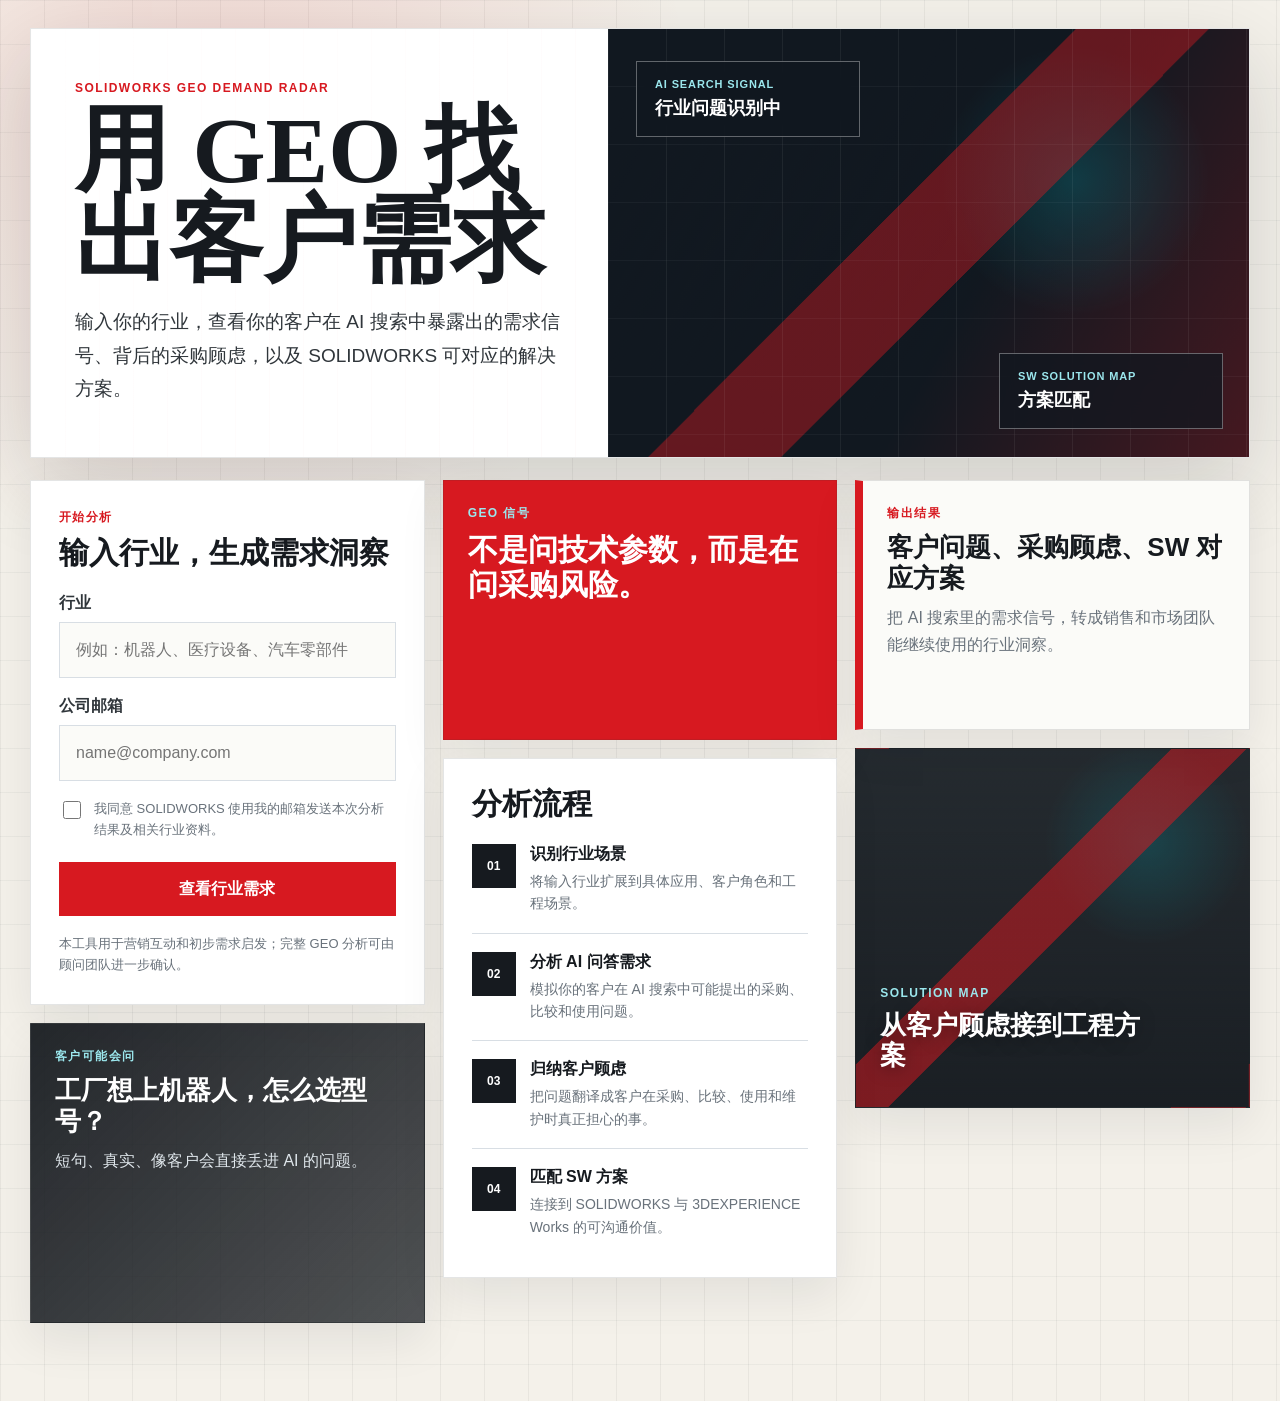
==== index.html @ 3cff3b0a "Deploy SOLIDWORKS GEO demand radar preview" ====
<!doctype html>
<html lang="zh-CN">
  <head>
    <meta charset="utf-8" />
    <meta name="viewport" content="width=device-width, initial-scale=1" />
    <title>用 GEO 找出客户需求 | SOLIDWORKS</title>
    <link rel="stylesheet" href="styles.css" />
  </head>
  <body>
    <main class="page-shell">
      <section class="hero-panel">
        <div class="hero-copy">
          <p class="brand-kicker">SOLIDWORKS GEO Demand Radar</p>
          <h1>用 GEO 找出客户需求</h1>
          <p class="hero-lede">
            输入你的行业，查看你的客户在 AI 搜索中暴露出的需求信号、背后的采购顾虑，以及 SOLIDWORKS 可对应的解决方案。
          </p>
        </div>
        <div class="engineering-visual" aria-hidden="true">
          <div class="visual-image"></div>
          <div class="signal-card card-a">
            <span>AI Search Signal</span>
            <strong>行业问题识别中</strong>
          </div>
          <div class="signal-card card-b">
            <span>SW Solution Map</span>
            <strong>方案匹配</strong>
          </div>
        </div>
      </section>

      <section class="masonry-board" aria-label="GEO 行业需求分析工具">
        <form class="input-panel masonry-item masonry-large" id="radarForm">
          <div class="panel-heading">
            <p>开始分析</p>
            <h2>输入行业，生成需求洞察</h2>
          </div>

          <label class="field">
            <span>行业</span>
            <input
              id="industry"
              name="industry"
              type="text"
              autocomplete="organization-title"
              placeholder="例如：机器人、医疗设备、汽车零部件"
              required
            />
          </label>

          <label class="field">
            <span>公司邮箱</span>
            <input
              id="email"
              name="email"
              type="email"
              autocomplete="email"
              placeholder="name@company.com"
              required
            />
          </label>

          <label class="consent">
            <input id="consent" name="consent" type="checkbox" required />
            <span>我同意 SOLIDWORKS 使用我的邮箱发送本次分析结果及相关行业资料。</span>
          </label>

          <button class="primary-button" type="submit">
            <span>查看行业需求</span>
          </button>

          <p class="form-note">
            本工具用于营销互动和初步需求启发；完整 GEO 分析可由顾问团队进一步确认。
          </p>
        </form>

        <article class="masonry-item sample-card dark-card">
          <p class="tile-kicker">客户可能会问</p>
          <h2>工厂想上机器人，怎么选型号？</h2>
          <p>短句、真实、像客户会直接丢进 AI 的问题。</p>
        </article>

        <article class="masonry-item sample-card red-card">
          <p class="tile-kicker">GEO 信号</p>
          <h2>不是问技术参数，而是在问采购风险。</h2>
        </article>

        <aside class="method-panel masonry-item masonry-tall">
          <h2>分析流程</h2>
          <ol class="method-list">
            <li>
              <span>01</span>
              <div>
                <strong>识别行业场景</strong>
                <p>将输入行业扩展到具体应用、客户角色和工程场景。</p>
              </div>
            </li>
            <li>
              <span>02</span>
              <div>
                <strong>分析 AI 问答需求</strong>
                <p>模拟你的客户在 AI 搜索中可能提出的采购、比较和使用问题。</p>
              </div>
            </li>
            <li>
              <span>03</span>
              <div>
                <strong>归纳客户顾虑</strong>
                <p>把问题翻译成客户在采购、比较、使用和维护时真正担心的事。</p>
              </div>
            </li>
            <li>
              <span>04</span>
              <div>
                <strong>匹配 SW 方案</strong>
                <p>连接到 SOLIDWORKS 与 3DEXPERIENCE Works 的可沟通价值。</p>
              </div>
            </li>
          </ol>
        </aside>

        <article class="masonry-item sample-card outline-card">
          <p class="tile-kicker">输出结果</p>
          <h2>客户问题、采购顾虑、SW 对应方案</h2>
          <p>把 AI 搜索里的需求信号，转成销售和市场团队能继续使用的行业洞察。</p>
        </article>

        <article class="masonry-item sample-card image-card">
          <div>
            <p class="tile-kicker">Solution Map</p>
            <h2>从客户顾虑接到工程方案</h2>
          </div>
        </article>
      </section>

      <section class="progress-panel hidden" id="progressPanel" aria-live="polite">
        <div class="progress-copy">
          <p>GEO 需求雷达运行中</p>
          <h2 id="progressTitle">识别行业场景</h2>
        </div>
        <div class="progress-track">
          <div class="progress-bar" id="progressBar"></div>
        </div>
        <div class="progress-steps" id="progressSteps">
          <span class="active">识别行业场景</span>
          <span>分析 AI 问答需求</span>
          <span>归纳客户顾虑</span>
          <span>匹配 SOLIDWORKS 方案</span>
        </div>
      </section>

      <section class="result-panel hidden" id="resultPanel">
        <div class="result-heading">
          <p>GEO 需求分析结果</p>
          <h2 id="resultHeadline">你的客户在 AI 搜索中暴露出的需求信号</h2>
          <span id="resultSource" class="source-pill">行业库匹配</span>
        </div>
        <p class="result-summary" id="resultSummary"></p>
        <div class="signal-list masonry-results" id="signalList"></div>
        <div class="solution-strip solution-masonry" id="solutionStrip"></div>
        <div class="result-cta">
          <div>
            <strong id="ctaText">获取完整行业 GEO 需求分析</strong>
            <p>销售或市场团队可以基于这份结果继续制作行业邮件、白皮书、客户案例和预约话术。</p>
          </div>
          <a class="secondary-button" href="mailto:?subject=SOLIDWORKS GEO行业需求分析">转发给团队</a>
        </div>
      </section>
    </main>

    <script src="app.js"></script>
  </body>
</html>
---- styles.css ----
:root {
  --sw-red: #d71920;
  --deep-red: #a70f15;
  --ink: #161a1f;
  --graphite: #30363b;
  --line: #d8dee4;
  --paper: #f4f1ea;
  --white: #ffffff;
  --cyan: #00a7b5;
  --steel: #69727b;
  --soft-red: #fff0f0;
  --shadow: 0 28px 80px rgba(16, 24, 32, 0.16);
}

* {
  box-sizing: border-box;
}

body {
  margin: 0;
  color: var(--ink);
  font-family: "Aptos", "Segoe UI", "PingFang SC", "Microsoft YaHei", sans-serif;
  background:
    radial-gradient(circle at 18% 8%, rgba(215, 25, 32, 0.12), transparent 28%),
    linear-gradient(90deg, rgba(22, 26, 31, 0.055) 0 1px, transparent 1px 100%),
    linear-gradient(180deg, rgba(22, 26, 31, 0.045) 0 1px, transparent 1px 100%),
    var(--paper);
  background-size: auto, 44px 44px, 44px 44px, auto;
}

button,
input,
textarea {
  font: inherit;
}

.page-shell {
  width: min(1220px, calc(100% - 32px));
  margin: 0 auto;
  padding: 28px 0 60px;
}

.hero-panel {
  min-height: 430px;
  display: grid;
  grid-template-columns: minmax(0, 0.9fr) minmax(380px, 1fr);
  gap: 0;
  align-items: stretch;
  background: var(--white);
  border: 1px solid rgba(48, 54, 59, 0.13);
  box-shadow: var(--shadow);
  overflow: hidden;
}

.hero-copy {
  display: flex;
  flex-direction: column;
  justify-content: center;
  padding: 44px;
  background:
    linear-gradient(135deg, rgba(255, 255, 255, 0.94), rgba(255, 255, 255, 0.78)),
    linear-gradient(90deg, rgba(215, 25, 32, 0.08) 0 1px, transparent 1px 100%);
  background-size: auto, 34px 34px;
}

.brand-kicker,
.panel-heading p,
.progress-copy p,
.result-heading p,
.tile-kicker {
  margin: 0 0 10px;
  color: var(--sw-red);
  font-size: 12px;
  font-weight: 900;
  letter-spacing: 0.12em;
  text-transform: uppercase;
}

h1,
h2,
h3,
p {
  margin-top: 0;
}

h1 {
  max-width: 620px;
  margin-bottom: 20px;
  font-family: Georgia, "Times New Roman", "Songti SC", serif;
  font-size: clamp(48px, 8vw, 94px);
  line-height: 0.96;
  letter-spacing: 0;
}

.hero-lede {
  max-width: 620px;
  margin-bottom: 0;
  color: var(--graphite);
  font-size: 19px;
  line-height: 1.75;
}

.engineering-visual {
  position: relative;
  min-height: 410px;
  overflow: hidden;
  background: #111820;
  isolation: isolate;
}

.visual-image {
  position: absolute;
  inset: 0;
  background:
    linear-gradient(135deg, transparent 0 44%, rgba(215, 25, 32, 0.42) 44% 56%, transparent 56% 100%),
    radial-gradient(circle at 72% 36%, rgba(0, 167, 181, 0.24), transparent 24%),
    linear-gradient(120deg, rgba(17, 24, 32, 0.72), rgba(17, 24, 32, 0.08) 58%, rgba(215, 25, 32, 0.28)),
    url("https://www.solidworks.com/sites/default/filesd10/styles/webp/public/2025-06/solidworks-design-domain-hero-1.jpg.webp?itok=7c1pbNiF"),
    #111820;
  background-size: cover;
  background-position: center;
  transform: scale(1.04);
}

.engineering-visual::after {
  content: "";
  position: absolute;
  inset: 0;
  background:
    linear-gradient(90deg, rgba(255, 255, 255, 0.16) 1px, transparent 1px),
    linear-gradient(0deg, rgba(255, 255, 255, 0.1) 1px, transparent 1px);
  background-size: 58px 58px;
  mix-blend-mode: screen;
  opacity: 0.35;
}

.signal-card {
  position: absolute;
  z-index: 2;
  width: 224px;
  padding: 16px 18px;
  color: var(--white);
  border: 1px solid rgba(255, 255, 255, 0.34);
  background: rgba(17, 24, 32, 0.74);
  backdrop-filter: blur(14px);
}

.signal-card span {
  display: block;
  margin-bottom: 6px;
  color: #9be7ed;
  font-size: 11px;
  font-weight: 900;
  letter-spacing: 0.08em;
  text-transform: uppercase;
}

.signal-card strong {
  font-size: 18px;
}

.card-a {
  top: 32px;
  left: 28px;
}

.card-b {
  right: 26px;
  bottom: 28px;
}

.masonry-board {
  column-count: 3;
  column-gap: 18px;
  margin-top: 22px;
}

.masonry-item {
  display: inline-block;
  width: 100%;
  margin: 0 0 18px;
  break-inside: avoid;
  border: 1px solid rgba(48, 54, 59, 0.13);
  background: var(--white);
  box-shadow: 0 18px 44px rgba(16, 24, 32, 0.08);
  vertical-align: top;
}

.input-panel {
  padding: 28px;
}

.masonry-large {
  min-height: 500px;
}

.masonry-tall {
  min-height: 520px;
}

.panel-heading h2,
.method-panel h2,
.progress-copy h2,
.result-heading h2 {
  margin-bottom: 22px;
  font-size: 30px;
  line-height: 1.16;
}

.field {
  display: block;
  margin-bottom: 18px;
}

.field span {
  display: block;
  margin-bottom: 8px;
  color: var(--graphite);
  font-weight: 900;
}

.field input {
  width: 100%;
  min-height: 56px;
  padding: 0 16px;
  border: 1px solid var(--line);
  border-radius: 0;
  background: #fbfbf8;
  color: var(--ink);
  outline: none;
  transition: border-color 160ms ease, box-shadow 160ms ease;
}

.field input:focus {
  border-color: var(--sw-red);
  box-shadow: 0 0 0 4px rgba(215, 25, 32, 0.1);
}

.consent {
  display: flex;
  gap: 10px;
  align-items: flex-start;
  margin: 8px 0 22px;
  color: var(--steel);
  font-size: 13px;
  line-height: 1.6;
}

.consent input {
  width: 18px;
  height: 18px;
  margin-top: 2px;
  accent-color: var(--sw-red);
  flex: 0 0 auto;
}

.primary-button,
.secondary-button {
  display: inline-flex;
  min-height: 54px;
  align-items: center;
  justify-content: center;
  padding: 0 22px;
  border: 0;
  background: var(--sw-red);
  color: var(--white);
  text-decoration: none;
  font-weight: 900;
  cursor: pointer;
  transition: transform 160ms ease, background 160ms ease;
}

.primary-button {
  width: 100%;
}

.primary-button:hover,
.secondary-button:hover {
  transform: translateY(-1px);
  background: var(--deep-red);
}

.form-note {
  margin: 18px 0 0;
  color: var(--steel);
  font-size: 13px;
  line-height: 1.6;
}

.method-panel {
  padding: 28px;
}

.method-list {
  display: grid;
  gap: 18px;
  margin: 0;
  padding: 0;
  list-style: none;
}

.method-list li {
  display: grid;
  grid-template-columns: 44px 1fr;
  gap: 14px;
  padding-bottom: 18px;
  border-bottom: 1px solid var(--line);
}

.method-list li:last-child {
  padding-bottom: 0;
  border-bottom: 0;
}

.method-list span {
  display: flex;
  width: 44px;
  height: 44px;
  align-items: center;
  justify-content: center;
  background: var(--ink);
  color: var(--white);
  font-size: 12px;
  font-weight: 900;
}

.method-list strong {
  display: block;
  margin-bottom: 5px;
}

.method-list p {
  margin: 0;
  color: var(--steel);
  font-size: 14px;
  line-height: 1.6;
}

.sample-card {
  padding: 24px;
  min-height: 220px;
}

.sample-card h2 {
  margin-bottom: 12px;
  font-size: 26px;
  line-height: 1.18;
}

.sample-card p:last-child {
  margin-bottom: 0;
  color: var(--steel);
  line-height: 1.65;
}

.dark-card {
  min-height: 300px;
  background:
    linear-gradient(135deg, rgba(22, 26, 31, 0.94), rgba(22, 26, 31, 0.74)),
    linear-gradient(90deg, rgba(255, 255, 255, 0.08) 1px, transparent 1px);
  background-size: auto, 28px 28px;
  color: var(--white);
}

.dark-card p:last-child {
  color: #dfe6eb;
}

.red-card {
  min-height: 260px;
  background: var(--sw-red);
  color: var(--white);
}

.red-card .tile-kicker,
.dark-card .tile-kicker,
.image-card .tile-kicker {
  color: #9be7ed;
}

.red-card h2 {
  font-size: 30px;
}

.outline-card {
  min-height: 250px;
  background: #fbfbf8;
  border-left: 8px solid var(--sw-red);
}

.image-card {
  min-height: 360px;
  display: flex;
  align-items: flex-end;
  overflow: hidden;
  color: var(--white);
  background:
    linear-gradient(135deg, transparent 0 42%, rgba(215, 25, 32, 0.52) 42% 52%, transparent 52% 100%),
    radial-gradient(circle at 74% 26%, rgba(0, 167, 181, 0.22), transparent 26%),
    linear-gradient(180deg, rgba(22, 26, 31, 0.04), rgba(22, 26, 31, 0.72)),
    url("https://www.solidworks.com/sites/default/filesd10/styles/webp/public/migration/2022-12/solidworks-customer-stories-hero.jpg.webp?itok=__D_c7-j"),
    #252b30;
  background-size: cover;
  background-position: center;
}

.image-card h2 {
  max-width: 260px;
  text-shadow: 0 2px 18px rgba(0, 0, 0, 0.36);
}

.progress-panel,
.result-panel {
  margin-top: 24px;
  padding: 28px;
  background: var(--white);
  border: 1px solid rgba(48, 54, 59, 0.13);
  box-shadow: 0 18px 44px rgba(16, 24, 32, 0.08);
}

.progress-track {
  height: 12px;
  overflow: hidden;
  background: #e7eaed;
}

.progress-bar {
  width: 0%;
  height: 100%;
  background: linear-gradient(90deg, var(--sw-red), var(--cyan));
  transition: width 460ms ease;
}

.progress-steps {
  display: grid;
  grid-template-columns: repeat(4, 1fr);
  gap: 10px;
  margin-top: 14px;
  color: var(--steel);
  font-size: 13px;
}

.progress-steps span.active {
  color: var(--sw-red);
  font-weight: 900;
}

.result-heading {
  position: relative;
}

.source-pill {
  display: inline-flex;
  margin-bottom: 14px;
  padding: 6px 10px;
  background: #edf8f9;
  color: #02747d;
  font-size: 12px;
  font-weight: 900;
}

.result-summary {
  max-width: 900px;
  color: var(--graphite);
  font-size: 17px;
  line-height: 1.75;
}

.masonry-results {
  column-count: 2;
  column-gap: 18px;
  margin-top: 22px;
}

.signal-item {
  display: inline-block;
  width: 100%;
  margin: 0 0 18px;
  padding: 24px;
  break-inside: avoid;
  border: 1px solid var(--line);
  background: #fbfbf8;
  vertical-align: top;
}

.signal-item:nth-child(2) {
  padding-bottom: 48px;
  background: var(--soft-red);
}

.signal-item:nth-child(3) {
  padding-top: 36px;
}

.signal-index {
  display: flex;
  width: 54px;
  height: 54px;
  align-items: center;
  justify-content: center;
  margin-bottom: 18px;
  background: var(--sw-red);
  color: var(--white);
  font-weight: 900;
}

.signal-item h3 {
  margin: 0 0 18px;
  font-size: 26px;
  line-height: 1.22;
}

.signal-item dl {
  display: grid;
  gap: 14px;
  margin: 0;
}

.signal-item dt {
  color: var(--sw-red);
  font-size: 13px;
  font-weight: 900;
}

.signal-item dd {
  margin: 0;
  color: var(--graphite);
  line-height: 1.68;
}

.solution-masonry {
  column-count: 3;
  column-gap: 14px;
  margin-top: 22px;
}

.solution-item {
  display: inline-block;
  width: 100%;
  margin: 0 0 14px;
  padding: 22px;
  break-inside: avoid;
  background: var(--ink);
  color: var(--white);
}

.solution-item:nth-child(2) {
  padding-bottom: 42px;
  background: #26313a;
}

.solution-item h3 {
  margin: 0 0 10px;
  color: #9be7ed;
  font-size: 17px;
}

.solution-item p {
  margin: 0;
  color: #e2e8ed;
  line-height: 1.65;
}

.result-cta {
  display: flex;
  gap: 20px;
  align-items: center;
  justify-content: space-between;
  margin-top: 24px;
  padding: 24px;
  background: #f1f3f4;
  border-left: 8px solid var(--sw-red);
}

.result-cta strong {
  display: block;
  margin-bottom: 6px;
  font-size: 20px;
}

.result-cta p {
  margin: 0;
  color: var(--steel);
  line-height: 1.6;
}

.hidden {
  display: none;
}

@media (max-width: 980px) {
  .page-shell {
    width: min(100% - 20px, 720px);
    padding-top: 10px;
  }

  .hero-panel {
    grid-template-columns: 1fr;
  }

  .hero-copy {
    padding: 28px;
  }

  .engineering-visual {
    min-height: 280px;
  }

  .masonry-board,
  .masonry-results,
  .solution-masonry {
    column-count: 1;
  }

  .progress-steps {
    grid-template-columns: 1fr;
  }

  .result-cta {
    align-items: stretch;
    flex-direction: column;
  }
}
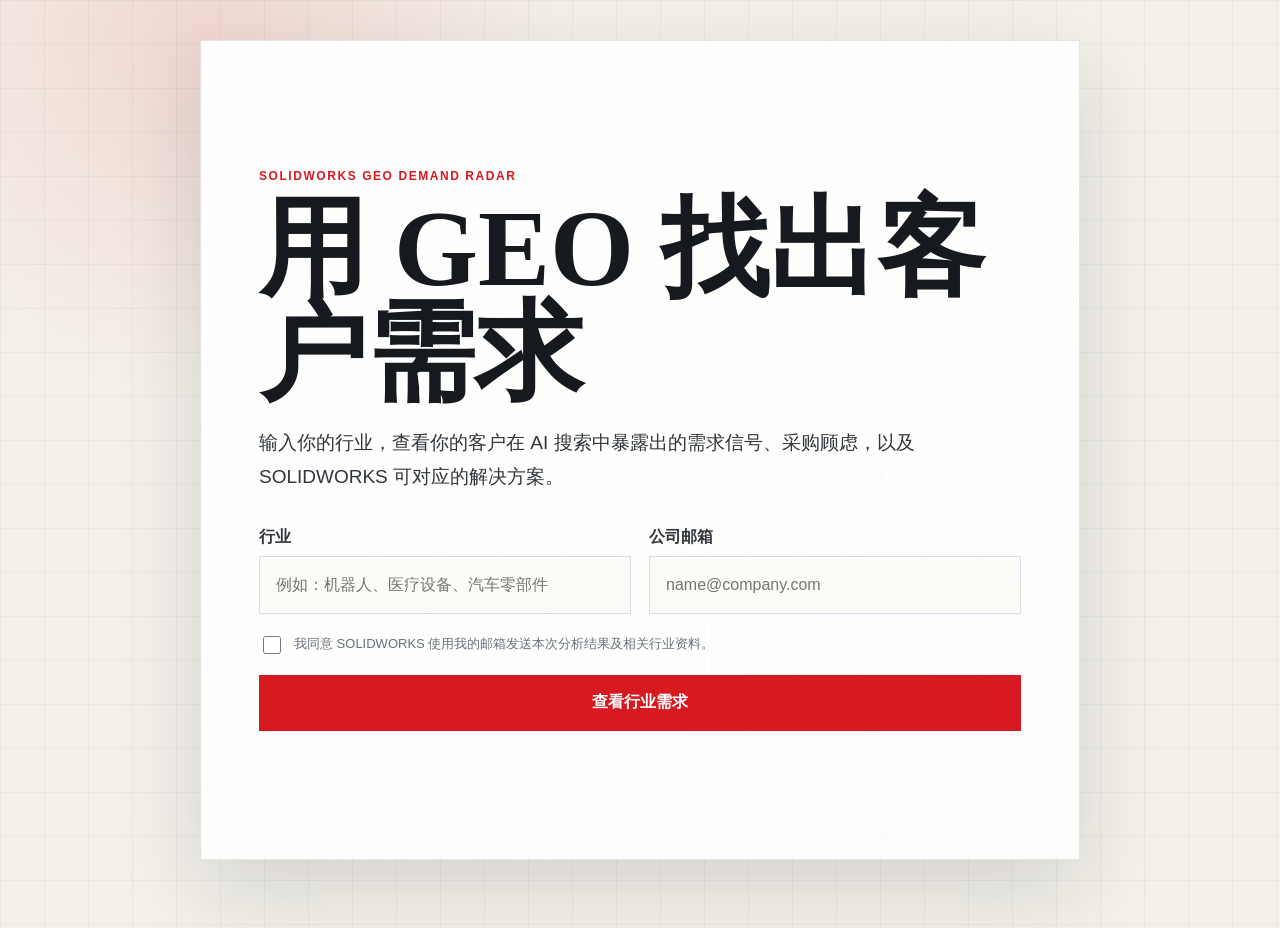
==== commit 34716fce: "Simplify landing page first screen" ====
--- a/index.html
+++ b/index.html
@@ -8,34 +8,14 @@
   </head>
   <body>
     <main class="page-shell">
-      <section class="hero-panel">
-        <div class="hero-copy">
-          <p class="brand-kicker">SOLIDWORKS GEO Demand Radar</p>
-          <h1>用 GEO 找出客户需求</h1>
-          <p class="hero-lede">
-            输入你的行业，查看你的客户在 AI 搜索中暴露出的需求信号、背后的采购顾虑，以及 SOLIDWORKS 可对应的解决方案。
-          </p>
-        </div>
-        <div class="engineering-visual" aria-hidden="true">
-          <div class="visual-image"></div>
-          <div class="signal-card card-a">
-            <span>AI Search Signal</span>
-            <strong>行业问题识别中</strong>
-          </div>
-          <div class="signal-card card-b">
-            <span>SW Solution Map</span>
-            <strong>方案匹配</strong>
-          </div>
-        </div>
-      </section>
+      <section class="landing-hero">
+        <p class="brand-kicker">SOLIDWORKS GEO Demand Radar</p>
+        <h1>用 GEO 找出客户需求</h1>
+        <p class="hero-lede">
+          输入你的行业，查看你的客户在 AI 搜索中暴露出的需求信号、采购顾虑，以及 SOLIDWORKS 可对应的解决方案。
+        </p>
 
-      <section class="masonry-board" aria-label="GEO 行业需求分析工具">
-        <form class="input-panel masonry-item masonry-large" id="radarForm">
-          <div class="panel-heading">
-            <p>开始分析</p>
-            <h2>输入行业，生成需求洞察</h2>
-          </div>
-
+        <form class="input-panel" id="radarForm">
           <label class="field">
             <span>行业</span>
             <input
@@ -68,69 +48,7 @@
           <button class="primary-button" type="submit">
             <span>查看行业需求</span>
           </button>
-
-          <p class="form-note">
-            本工具用于营销互动和初步需求启发；完整 GEO 分析可由顾问团队进一步确认。
-          </p>
         </form>
-
-        <article class="masonry-item sample-card dark-card">
-          <p class="tile-kicker">客户可能会问</p>
-          <h2>工厂想上机器人，怎么选型号？</h2>
-          <p>短句、真实、像客户会直接丢进 AI 的问题。</p>
-        </article>
-
-        <article class="masonry-item sample-card red-card">
-          <p class="tile-kicker">GEO 信号</p>
-          <h2>不是问技术参数，而是在问采购风险。</h2>
-        </article>
-
-        <aside class="method-panel masonry-item masonry-tall">
-          <h2>分析流程</h2>
-          <ol class="method-list">
-            <li>
-              <span>01</span>
-              <div>
-                <strong>识别行业场景</strong>
-                <p>将输入行业扩展到具体应用、客户角色和工程场景。</p>
-              </div>
-            </li>
-            <li>
-              <span>02</span>
-              <div>
-                <strong>分析 AI 问答需求</strong>
-                <p>模拟你的客户在 AI 搜索中可能提出的采购、比较和使用问题。</p>
-              </div>
-            </li>
-            <li>
-              <span>03</span>
-              <div>
-                <strong>归纳客户顾虑</strong>
-                <p>把问题翻译成客户在采购、比较、使用和维护时真正担心的事。</p>
-              </div>
-            </li>
-            <li>
-              <span>04</span>
-              <div>
-                <strong>匹配 SW 方案</strong>
-                <p>连接到 SOLIDWORKS 与 3DEXPERIENCE Works 的可沟通价值。</p>
-              </div>
-            </li>
-          </ol>
-        </aside>
-
-        <article class="masonry-item sample-card outline-card">
-          <p class="tile-kicker">输出结果</p>
-          <h2>客户问题、采购顾虑、SW 对应方案</h2>
-          <p>把 AI 搜索里的需求信号，转成销售和市场团队能继续使用的行业洞察。</p>
-        </article>
-
-        <article class="masonry-item sample-card image-card">
-          <div>
-            <p class="tile-kicker">Solution Map</p>
-            <h2>从客户顾虑接到工程方案</h2>
-          </div>
-        </article>
       </section>
 
       <section class="progress-panel hidden" id="progressPanel" aria-live="polite">
@@ -156,8 +74,8 @@
           <span id="resultSource" class="source-pill">行业库匹配</span>
         </div>
         <p class="result-summary" id="resultSummary"></p>
-        <div class="signal-list masonry-results" id="signalList"></div>
-        <div class="solution-strip solution-masonry" id="solutionStrip"></div>
+        <div class="signal-list" id="signalList"></div>
+        <div class="solution-strip" id="solutionStrip"></div>
         <div class="result-cta">
           <div>
             <strong id="ctaText">获取完整行业 GEO 需求分析</strong>
--- a/styles.css
+++ b/styles.css
@@ -8,8 +8,7 @@
   --white: #ffffff;
   --cyan: #00a7b5;
   --steel: #69727b;
-  --soft-red: #fff0f0;
-  --shadow: 0 28px 80px rgba(16, 24, 32, 0.16);
+  --shadow: 0 28px 80px rgba(16, 24, 32, 0.14);
 }
 
 * {
@@ -21,58 +20,46 @@
   color: var(--ink);
   font-family: "Aptos", "Segoe UI", "PingFang SC", "Microsoft YaHei", sans-serif;
   background:
-    radial-gradient(circle at 18% 8%, rgba(215, 25, 32, 0.12), transparent 28%),
-    linear-gradient(90deg, rgba(22, 26, 31, 0.055) 0 1px, transparent 1px 100%),
-    linear-gradient(180deg, rgba(22, 26, 31, 0.045) 0 1px, transparent 1px 100%),
+    radial-gradient(circle at 16% 4%, rgba(215, 25, 32, 0.12), transparent 26%),
+    linear-gradient(90deg, rgba(22, 26, 31, 0.052) 0 1px, transparent 1px 100%),
+    linear-gradient(180deg, rgba(22, 26, 31, 0.042) 0 1px, transparent 1px 100%),
     var(--paper);
   background-size: auto, 44px 44px, 44px 44px, auto;
 }
 
 button,
-input,
-textarea {
+input {
   font: inherit;
 }
 
 .page-shell {
-  width: min(1220px, calc(100% - 32px));
+  width: min(880px, calc(100% - 32px));
   margin: 0 auto;
-  padding: 28px 0 60px;
-}
-
-.hero-panel {
-  min-height: 430px;
-  display: grid;
-  grid-template-columns: minmax(0, 0.9fr) minmax(380px, 1fr);
-  gap: 0;
-  align-items: stretch;
-  background: var(--white);
-  border: 1px solid rgba(48, 54, 59, 0.13);
-  box-shadow: var(--shadow);
-  overflow: hidden;
-}
-
-.hero-copy {
+  padding: 40px 0 68px;
+}
+
+.landing-hero {
+  min-height: calc(100vh - 80px);
   display: flex;
   flex-direction: column;
   justify-content: center;
-  padding: 44px;
+  padding: clamp(28px, 6vw, 58px);
   background:
-    linear-gradient(135deg, rgba(255, 255, 255, 0.94), rgba(255, 255, 255, 0.78)),
+    linear-gradient(135deg, rgba(255, 255, 255, 0.97), rgba(255, 255, 255, 0.86)),
     linear-gradient(90deg, rgba(215, 25, 32, 0.08) 0 1px, transparent 1px 100%);
   background-size: auto, 34px 34px;
+  border: 1px solid rgba(48, 54, 59, 0.13);
+  box-shadow: var(--shadow);
 }
 
 .brand-kicker,
-.panel-heading p,
 .progress-copy p,
-.result-heading p,
-.tile-kicker {
-  margin: 0 0 10px;
+.result-heading p {
+  margin: 0 0 14px;
   color: var(--sw-red);
   font-size: 12px;
   font-weight: 900;
-  letter-spacing: 0.12em;
+  letter-spacing: 0.13em;
   text-transform: uppercase;
 }
 
@@ -84,132 +71,31 @@
 }
 
 h1 {
-  max-width: 620px;
-  margin-bottom: 20px;
+  max-width: 760px;
+  margin-bottom: 22px;
   font-family: Georgia, "Times New Roman", "Songti SC", serif;
-  font-size: clamp(48px, 8vw, 94px);
+  font-size: clamp(52px, 10vw, 108px);
   line-height: 0.96;
   letter-spacing: 0;
 }
 
 .hero-lede {
-  max-width: 620px;
-  margin-bottom: 0;
+  max-width: 720px;
+  margin-bottom: 34px;
   color: var(--graphite);
   font-size: 19px;
   line-height: 1.75;
 }
 
-.engineering-visual {
-  position: relative;
-  min-height: 410px;
-  overflow: hidden;
-  background: #111820;
-  isolation: isolate;
-}
-
-.visual-image {
-  position: absolute;
-  inset: 0;
-  background:
-    linear-gradient(135deg, transparent 0 44%, rgba(215, 25, 32, 0.42) 44% 56%, transparent 56% 100%),
-    radial-gradient(circle at 72% 36%, rgba(0, 167, 181, 0.24), transparent 24%),
-    linear-gradient(120deg, rgba(17, 24, 32, 0.72), rgba(17, 24, 32, 0.08) 58%, rgba(215, 25, 32, 0.28)),
-    url("https://www.solidworks.com/sites/default/filesd10/styles/webp/public/2025-06/solidworks-design-domain-hero-1.jpg.webp?itok=7c1pbNiF"),
-    #111820;
-  background-size: cover;
-  background-position: center;
-  transform: scale(1.04);
-}
-
-.engineering-visual::after {
-  content: "";
-  position: absolute;
-  inset: 0;
-  background:
-    linear-gradient(90deg, rgba(255, 255, 255, 0.16) 1px, transparent 1px),
-    linear-gradient(0deg, rgba(255, 255, 255, 0.1) 1px, transparent 1px);
-  background-size: 58px 58px;
-  mix-blend-mode: screen;
-  opacity: 0.35;
-}
-
-.signal-card {
-  position: absolute;
-  z-index: 2;
-  width: 224px;
-  padding: 16px 18px;
-  color: var(--white);
-  border: 1px solid rgba(255, 255, 255, 0.34);
-  background: rgba(17, 24, 32, 0.74);
-  backdrop-filter: blur(14px);
-}
-
-.signal-card span {
-  display: block;
-  margin-bottom: 6px;
-  color: #9be7ed;
-  font-size: 11px;
-  font-weight: 900;
-  letter-spacing: 0.08em;
-  text-transform: uppercase;
-}
-
-.signal-card strong {
-  font-size: 18px;
-}
-
-.card-a {
-  top: 32px;
-  left: 28px;
-}
-
-.card-b {
-  right: 26px;
-  bottom: 28px;
-}
-
-.masonry-board {
-  column-count: 3;
-  column-gap: 18px;
-  margin-top: 22px;
-}
-
-.masonry-item {
-  display: inline-block;
+.input-panel {
+  display: grid;
+  grid-template-columns: minmax(0, 1fr) minmax(0, 1fr);
+  gap: 18px;
   width: 100%;
-  margin: 0 0 18px;
-  break-inside: avoid;
-  border: 1px solid rgba(48, 54, 59, 0.13);
-  background: var(--white);
-  box-shadow: 0 18px 44px rgba(16, 24, 32, 0.08);
-  vertical-align: top;
-}
-
-.input-panel {
-  padding: 28px;
-}
-
-.masonry-large {
-  min-height: 500px;
-}
-
-.masonry-tall {
-  min-height: 520px;
-}
-
-.panel-heading h2,
-.method-panel h2,
-.progress-copy h2,
-.result-heading h2 {
-  margin-bottom: 22px;
-  font-size: 30px;
-  line-height: 1.16;
 }
 
 .field {
   display: block;
-  margin-bottom: 18px;
 }
 
 .field span {
@@ -221,7 +107,7 @@
 
 .field input {
   width: 100%;
-  min-height: 56px;
+  min-height: 58px;
   padding: 0 16px;
   border: 1px solid var(--line);
   border-radius: 0;
@@ -237,10 +123,11 @@
 }
 
 .consent {
+  grid-column: 1 / -1;
   display: flex;
   gap: 10px;
   align-items: flex-start;
-  margin: 8px 0 22px;
+  margin-top: 2px;
   color: var(--steel);
   font-size: 13px;
   line-height: 1.6;
@@ -257,10 +144,10 @@
 .primary-button,
 .secondary-button {
   display: inline-flex;
-  min-height: 54px;
+  min-height: 56px;
   align-items: center;
   justify-content: center;
-  padding: 0 22px;
+  padding: 0 24px;
   border: 0;
   background: var(--sw-red);
   color: var(--white);
@@ -271,6 +158,7 @@
 }
 
 .primary-button {
+  grid-column: 1 / -1;
   width: 100%;
 }
 
@@ -280,142 +168,20 @@
   background: var(--deep-red);
 }
 
-.form-note {
-  margin: 18px 0 0;
-  color: var(--steel);
-  font-size: 13px;
-  line-height: 1.6;
-}
-
-.method-panel {
-  padding: 28px;
-}
-
-.method-list {
-  display: grid;
-  gap: 18px;
-  margin: 0;
-  padding: 0;
-  list-style: none;
-}
-
-.method-list li {
-  display: grid;
-  grid-template-columns: 44px 1fr;
-  gap: 14px;
-  padding-bottom: 18px;
-  border-bottom: 1px solid var(--line);
-}
-
-.method-list li:last-child {
-  padding-bottom: 0;
-  border-bottom: 0;
-}
-
-.method-list span {
-  display: flex;
-  width: 44px;
-  height: 44px;
-  align-items: center;
-  justify-content: center;
-  background: var(--ink);
-  color: var(--white);
-  font-size: 12px;
-  font-weight: 900;
-}
-
-.method-list strong {
-  display: block;
-  margin-bottom: 5px;
-}
-
-.method-list p {
-  margin: 0;
-  color: var(--steel);
-  font-size: 14px;
-  line-height: 1.6;
-}
-
-.sample-card {
-  padding: 24px;
-  min-height: 220px;
-}
-
-.sample-card h2 {
-  margin-bottom: 12px;
-  font-size: 26px;
-  line-height: 1.18;
-}
-
-.sample-card p:last-child {
-  margin-bottom: 0;
-  color: var(--steel);
-  line-height: 1.65;
-}
-
-.dark-card {
-  min-height: 300px;
-  background:
-    linear-gradient(135deg, rgba(22, 26, 31, 0.94), rgba(22, 26, 31, 0.74)),
-    linear-gradient(90deg, rgba(255, 255, 255, 0.08) 1px, transparent 1px);
-  background-size: auto, 28px 28px;
-  color: var(--white);
-}
-
-.dark-card p:last-child {
-  color: #dfe6eb;
-}
-
-.red-card {
-  min-height: 260px;
-  background: var(--sw-red);
-  color: var(--white);
-}
-
-.red-card .tile-kicker,
-.dark-card .tile-kicker,
-.image-card .tile-kicker {
-  color: #9be7ed;
-}
-
-.red-card h2 {
-  font-size: 30px;
-}
-
-.outline-card {
-  min-height: 250px;
-  background: #fbfbf8;
-  border-left: 8px solid var(--sw-red);
-}
-
-.image-card {
-  min-height: 360px;
-  display: flex;
-  align-items: flex-end;
-  overflow: hidden;
-  color: var(--white);
-  background:
-    linear-gradient(135deg, transparent 0 42%, rgba(215, 25, 32, 0.52) 42% 52%, transparent 52% 100%),
-    radial-gradient(circle at 74% 26%, rgba(0, 167, 181, 0.22), transparent 26%),
-    linear-gradient(180deg, rgba(22, 26, 31, 0.04), rgba(22, 26, 31, 0.72)),
-    url("https://www.solidworks.com/sites/default/filesd10/styles/webp/public/migration/2022-12/solidworks-customer-stories-hero.jpg.webp?itok=__D_c7-j"),
-    #252b30;
-  background-size: cover;
-  background-position: center;
-}
-
-.image-card h2 {
-  max-width: 260px;
-  text-shadow: 0 2px 18px rgba(0, 0, 0, 0.36);
-}
-
 .progress-panel,
 .result-panel {
-  margin-top: 24px;
+  margin-top: 22px;
   padding: 28px;
   background: var(--white);
   border: 1px solid rgba(48, 54, 59, 0.13);
   box-shadow: 0 18px 44px rgba(16, 24, 32, 0.08);
+}
+
+.progress-copy h2,
+.result-heading h2 {
+  margin-bottom: 22px;
+  font-size: 30px;
+  line-height: 1.16;
 }
 
 .progress-track {
@@ -443,10 +209,6 @@
 .progress-steps span.active {
   color: var(--sw-red);
   font-weight: 900;
-}
-
-.result-heading {
-  position: relative;
 }
 
 .source-pill {
@@ -460,59 +222,47 @@
 }
 
 .result-summary {
-  max-width: 900px;
+  max-width: 760px;
   color: var(--graphite);
   font-size: 17px;
   line-height: 1.75;
 }
 
-.masonry-results {
-  column-count: 2;
-  column-gap: 18px;
+.signal-list {
+  display: grid;
+  gap: 16px;
   margin-top: 22px;
 }
 
 .signal-item {
-  display: inline-block;
-  width: 100%;
-  margin: 0 0 18px;
-  padding: 24px;
-  break-inside: avoid;
+  display: grid;
+  grid-template-columns: 56px 1fr;
+  gap: 18px;
+  padding: 22px;
   border: 1px solid var(--line);
   background: #fbfbf8;
-  vertical-align: top;
-}
-
-.signal-item:nth-child(2) {
-  padding-bottom: 48px;
-  background: var(--soft-red);
-}
-
-.signal-item:nth-child(3) {
-  padding-top: 36px;
 }
 
 .signal-index {
   display: flex;
-  width: 54px;
-  height: 54px;
+  width: 52px;
+  height: 52px;
   align-items: center;
   justify-content: center;
-  margin-bottom: 18px;
   background: var(--sw-red);
   color: var(--white);
   font-weight: 900;
 }
 
 .signal-item h3 {
-  margin: 0 0 18px;
-  font-size: 26px;
-  line-height: 1.22;
+  margin: 0 0 14px;
+  font-size: 23px;
+  line-height: 1.28;
 }
 
 .signal-item dl {
   display: grid;
-  gap: 14px;
+  gap: 12px;
   margin: 0;
 }
 
@@ -528,25 +278,17 @@
   line-height: 1.68;
 }
 
-.solution-masonry {
-  column-count: 3;
-  column-gap: 14px;
+.solution-strip {
+  display: grid;
+  grid-template-columns: repeat(3, 1fr);
+  gap: 14px;
   margin-top: 22px;
 }
 
 .solution-item {
-  display: inline-block;
-  width: 100%;
-  margin: 0 0 14px;
   padding: 22px;
-  break-inside: avoid;
   background: var(--ink);
   color: var(--white);
-}
-
-.solution-item:nth-child(2) {
-  padding-bottom: 42px;
-  background: #26313a;
 }
 
 .solution-item h3 {
@@ -588,31 +330,32 @@
   display: none;
 }
 
-@media (max-width: 980px) {
+@media (max-width: 760px) {
   .page-shell {
-    width: min(100% - 20px, 720px);
-    padding-top: 10px;
-  }
-
-  .hero-panel {
+    width: min(100% - 20px, 560px);
+    padding: 10px 0 44px;
+  }
+
+  .landing-hero {
+    min-height: auto;
+    padding: 28px;
+  }
+
+  h1 {
+    font-size: clamp(48px, 18vw, 72px);
+  }
+
+  .hero-lede {
+    font-size: 17px;
+  }
+
+  .input-panel,
+  .progress-steps,
+  .solution-strip {
     grid-template-columns: 1fr;
   }
 
-  .hero-copy {
-    padding: 28px;
-  }
-
-  .engineering-visual {
-    min-height: 280px;
-  }
-
-  .masonry-board,
-  .masonry-results,
-  .solution-masonry {
-    column-count: 1;
-  }
-
-  .progress-steps {
+  .signal-item {
     grid-template-columns: 1fr;
   }
 
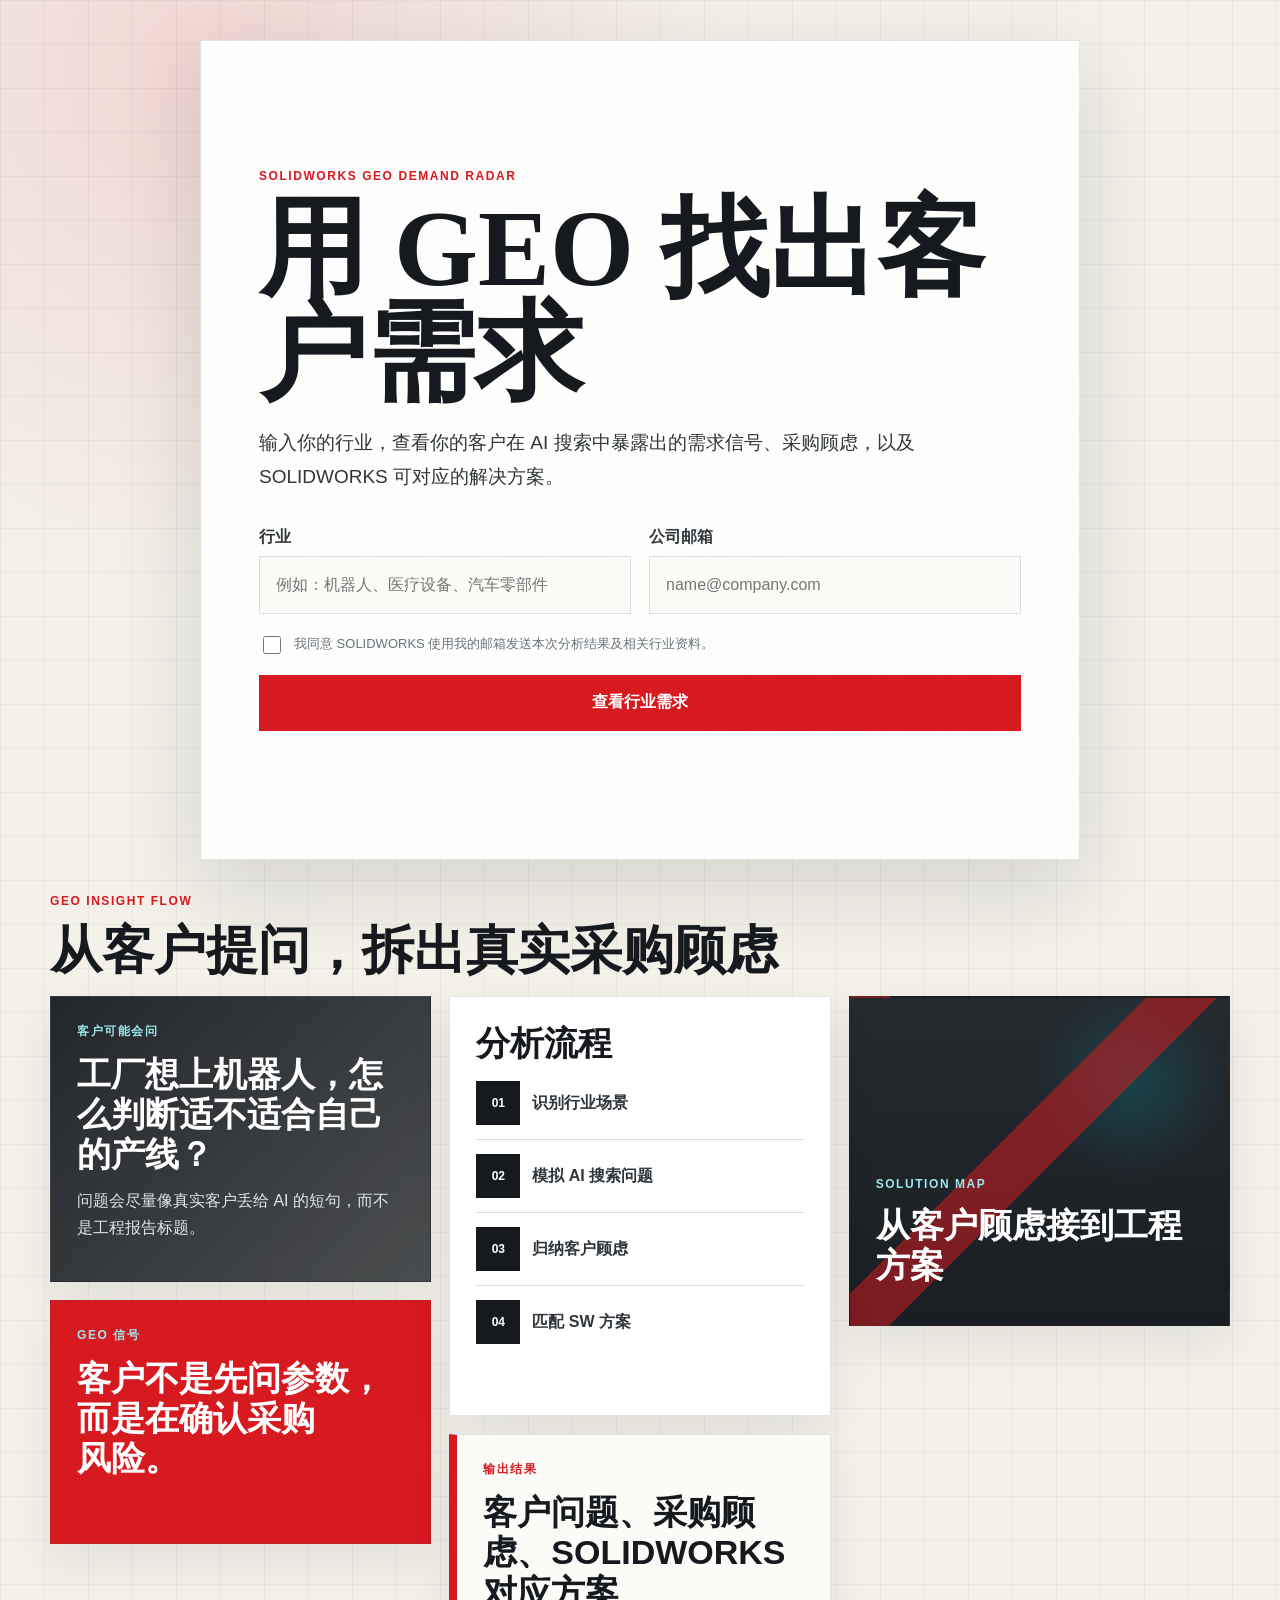
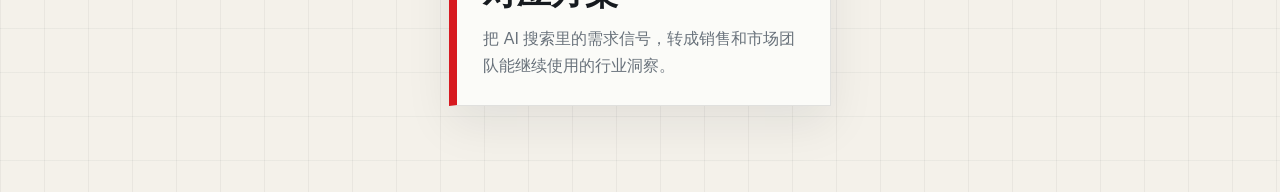
==== commit 17429f5b: "Fix responsive waterfall layout" ====
--- a/index.html
+++ b/index.html
@@ -4,7 +4,7 @@
     <meta charset="utf-8" />
     <meta name="viewport" content="width=device-width, initial-scale=1" />
     <title>用 GEO 找出客户需求 | SOLIDWORKS</title>
-    <link rel="stylesheet" href="styles.css" />
+    <link rel="stylesheet" href="styles.css?v=20260629-3" />
   </head>
   <body>
     <main class="page-shell">
@@ -51,6 +51,49 @@
         </form>
       </section>
 
+      <section class="waterfall-section" aria-label="GEO 需求雷达输出说明">
+        <div class="section-heading">
+          <p class="brand-kicker">GEO insight flow</p>
+          <h2>从客户提问，拆出真实采购顾虑</h2>
+        </div>
+
+        <div class="waterfall-grid">
+          <article class="waterfall-card question-card">
+            <p class="tile-kicker">客户可能会问</p>
+            <h3>工厂想上机器人，怎么判断适不适合自己的产线？</h3>
+            <p>问题会尽量像真实客户丢给 AI 的短句，而不是工程报告标题。</p>
+          </article>
+
+          <article class="waterfall-card red-card">
+            <p class="tile-kicker">GEO 信号</p>
+            <h3>客户不是先问参数，而是在确认采购风险。</h3>
+          </article>
+
+          <article class="waterfall-card method-card">
+            <h3>分析流程</h3>
+            <ol>
+              <li><span>01</span>识别行业场景</li>
+              <li><span>02</span>模拟 AI 搜索问题</li>
+              <li><span>03</span>归纳客户顾虑</li>
+              <li><span>04</span>匹配 SW 方案</li>
+            </ol>
+          </article>
+
+          <article class="waterfall-card outline-card">
+            <p class="tile-kicker">输出结果</p>
+            <h3>客户问题、采购顾虑、SOLIDWORKS 对应方案</h3>
+            <p>把 AI 搜索里的需求信号，转成销售和市场团队能继续使用的行业洞察。</p>
+          </article>
+
+          <article class="waterfall-card visual-card">
+            <div>
+              <p class="tile-kicker">Solution map</p>
+              <h3>从客户顾虑接到工程方案</h3>
+            </div>
+          </article>
+        </div>
+      </section>
+
       <section class="progress-panel hidden" id="progressPanel" aria-live="polite">
         <div class="progress-copy">
           <p>GEO 需求雷达运行中</p>
@@ -86,6 +129,6 @@
       </section>
     </main>
 
-    <script src="app.js"></script>
+    <script src="app.js?v=20260629-3"></script>
   </body>
 </html>
--- a/styles.css
+++ b/styles.css
@@ -8,6 +8,7 @@
   --white: #ffffff;
   --cyan: #00a7b5;
   --steel: #69727b;
+  --soft-red: #fff0f0;
   --shadow: 0 28px 80px rgba(16, 24, 32, 0.14);
 }
 
@@ -33,7 +34,7 @@
 }
 
 .page-shell {
-  width: min(880px, calc(100% - 32px));
+  width: min(1180px, calc(100% - 32px));
   margin: 0 auto;
   padding: 40px 0 68px;
 }
@@ -43,6 +44,8 @@
   display: flex;
   flex-direction: column;
   justify-content: center;
+  width: min(880px, 100%);
+  margin: 0 auto;
   padding: clamp(28px, 6vw, 58px);
   background:
     linear-gradient(135deg, rgba(255, 255, 255, 0.97), rgba(255, 255, 255, 0.86)),
@@ -54,7 +57,8 @@
 
 .brand-kicker,
 .progress-copy p,
-.result-heading p {
+.result-heading p,
+.tile-kicker {
   margin: 0 0 14px;
   color: var(--sw-red);
   font-size: 12px;
@@ -89,7 +93,7 @@
 
 .input-panel {
   display: grid;
-  grid-template-columns: minmax(0, 1fr) minmax(0, 1fr);
+  grid-template-columns: repeat(2, minmax(260px, 1fr));
   gap: 18px;
   width: 100%;
 }
@@ -168,6 +172,138 @@
   background: var(--deep-red);
 }
 
+.waterfall-section {
+  margin: 34px auto 0;
+}
+
+.section-heading {
+  max-width: 760px;
+  margin: 0 0 18px;
+}
+
+.section-heading h2 {
+  margin-bottom: 0;
+  font-size: clamp(30px, 4.5vw, 52px);
+  line-height: 1.08;
+}
+
+.waterfall-grid {
+  column-width: 340px;
+  column-gap: 18px;
+}
+
+.waterfall-card {
+  display: inline-block;
+  width: 100%;
+  margin: 0 0 18px;
+  padding: 26px;
+  break-inside: avoid;
+  background: var(--white);
+  border: 1px solid rgba(48, 54, 59, 0.13);
+  box-shadow: 0 18px 44px rgba(16, 24, 32, 0.08);
+  vertical-align: top;
+}
+
+.waterfall-card h3 {
+  margin: 0 0 14px;
+  font-size: clamp(24px, 2.8vw, 34px);
+  line-height: 1.18;
+  text-wrap: pretty;
+}
+
+.waterfall-card p:last-child {
+  margin-bottom: 0;
+  color: var(--steel);
+  line-height: 1.65;
+}
+
+.question-card {
+  min-height: 286px;
+  background:
+    linear-gradient(135deg, rgba(22, 26, 31, 0.94), rgba(22, 26, 31, 0.76)),
+    linear-gradient(90deg, rgba(255, 255, 255, 0.08) 1px, transparent 1px);
+  background-size: auto, 28px 28px;
+  color: var(--white);
+}
+
+.question-card p:last-child {
+  color: #dfe6eb;
+}
+
+.red-card {
+  min-height: 244px;
+  background: var(--sw-red);
+  color: var(--white);
+}
+
+.red-card .tile-kicker,
+.question-card .tile-kicker,
+.visual-card .tile-kicker {
+  color: #9be7ed;
+}
+
+.method-card {
+  min-height: 420px;
+}
+
+.method-card ol {
+  display: grid;
+  gap: 14px;
+  margin: 18px 0 0;
+  padding: 0;
+  list-style: none;
+}
+
+.method-card li {
+  display: grid;
+  grid-template-columns: 44px 1fr;
+  gap: 12px;
+  align-items: center;
+  padding-bottom: 14px;
+  border-bottom: 1px solid var(--line);
+  color: var(--graphite);
+  font-weight: 800;
+}
+
+.method-card li:last-child {
+  padding-bottom: 0;
+  border-bottom: 0;
+}
+
+.method-card span {
+  display: inline-flex;
+  width: 44px;
+  height: 44px;
+  align-items: center;
+  justify-content: center;
+  background: var(--ink);
+  color: var(--white);
+  font-size: 12px;
+  font-weight: 900;
+}
+
+.outline-card {
+  min-height: 250px;
+  background: #fbfbf8;
+  border-left: 8px solid var(--sw-red);
+}
+
+.visual-card {
+  min-height: 330px;
+  display: flex;
+  align-items: flex-end;
+  overflow: hidden;
+  color: var(--white);
+  background:
+    linear-gradient(135deg, transparent 0 42%, rgba(215, 25, 32, 0.52) 42% 52%, transparent 52% 100%),
+    radial-gradient(circle at 74% 26%, rgba(0, 167, 181, 0.22), transparent 26%),
+    linear-gradient(180deg, rgba(22, 26, 31, 0.06), rgba(22, 26, 31, 0.76)),
+    url("https://www.solidworks.com/sites/default/filesd10/styles/webp/public/migration/2022-12/solidworks-customer-stories-hero.jpg.webp?itok=__D_c7-j"),
+    #252b30;
+  background-size: cover;
+  background-position: center;
+}
+
 .progress-panel,
 .result-panel {
   margin-top: 22px;
@@ -230,17 +366,26 @@
 
 .signal-list {
   display: grid;
-  gap: 16px;
+  grid-template-columns: repeat(auto-fit, minmax(min(100%, 320px), 1fr));
+  align-items: start;
+  gap: 18px;
   margin-top: 22px;
 }
 
 .signal-item {
-  display: grid;
-  grid-template-columns: 56px 1fr;
-  gap: 18px;
-  padding: 22px;
+  display: block;
+  padding: 24px;
   border: 1px solid var(--line);
   background: #fbfbf8;
+}
+
+.signal-item:nth-child(2) {
+  padding-bottom: 42px;
+  background: var(--soft-red);
+}
+
+.signal-item:nth-child(3) {
+  padding-top: 34px;
 }
 
 .signal-index {
@@ -249,6 +394,7 @@
   height: 52px;
   align-items: center;
   justify-content: center;
+  margin-bottom: 18px;
   background: var(--sw-red);
   color: var(--white);
   font-weight: 900;
@@ -280,7 +426,8 @@
 
 .solution-strip {
   display: grid;
-  grid-template-columns: repeat(3, 1fr);
+  grid-template-columns: repeat(auto-fit, minmax(min(100%, 260px), 1fr));
+  align-items: start;
   gap: 14px;
   margin-top: 22px;
 }
@@ -350,12 +497,7 @@
   }
 
   .input-panel,
-  .progress-steps,
-  .solution-strip {
-    grid-template-columns: 1fr;
-  }
-
-  .signal-item {
+  .progress-steps {
     grid-template-columns: 1fr;
   }
 
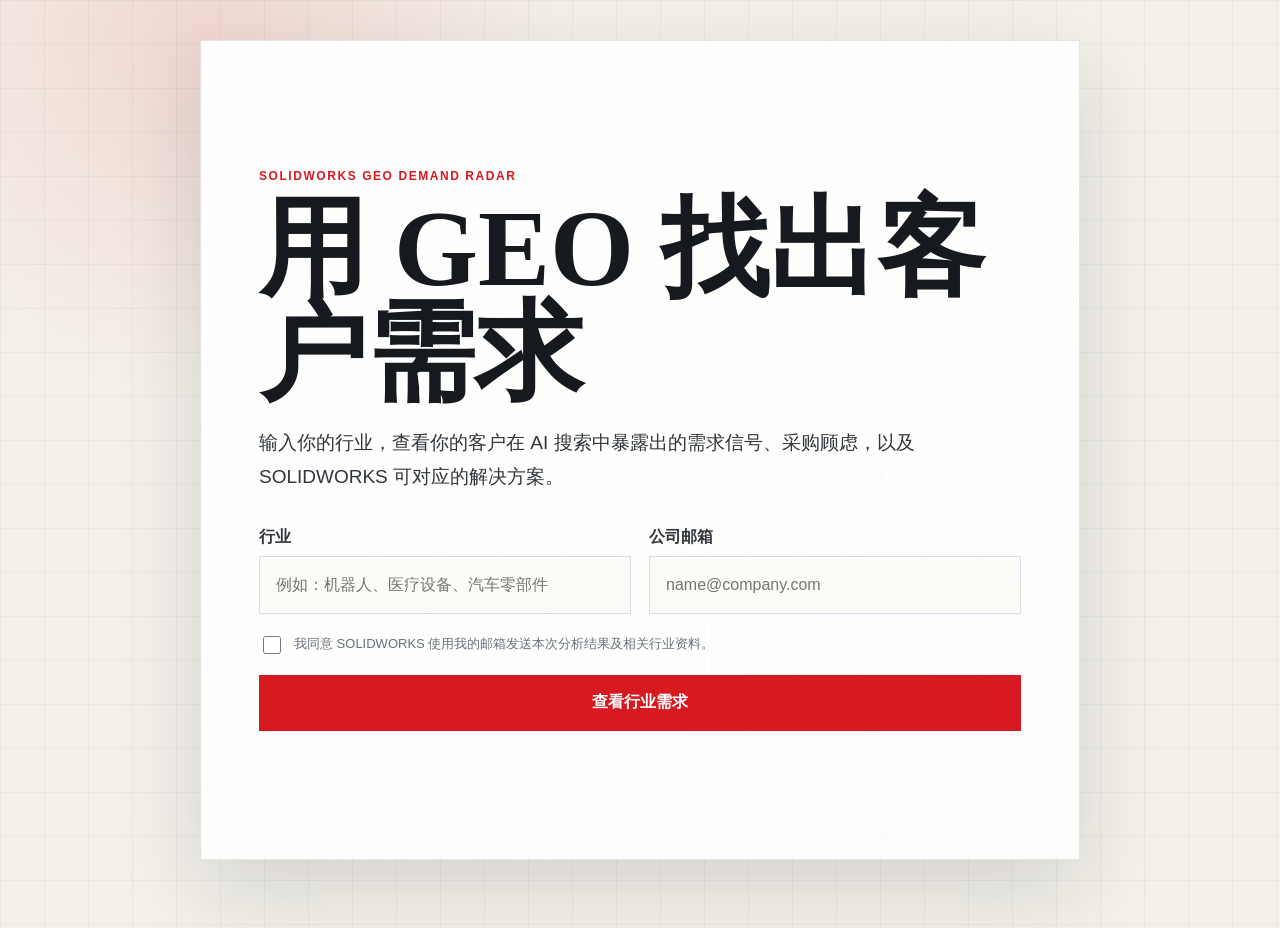
==== commit 9b8a463b: "Remove discussion waterfall section" ====
--- a/index.html
+++ b/index.html
@@ -4,7 +4,8 @@
     <meta charset="utf-8" />
     <meta name="viewport" content="width=device-width, initial-scale=1" />
     <title>用 GEO 找出客户需求 | SOLIDWORKS</title>
-    <link rel="stylesheet" href="styles.css?v=20260629-3" />
+    <link rel="icon" type="image/svg+xml" href="favicon.svg" />
+    <link rel="stylesheet" href="styles.css?v=20260629-4" />
   </head>
   <body>
     <main class="page-shell">
@@ -51,49 +52,6 @@
         </form>
       </section>
 
-      <section class="waterfall-section" aria-label="GEO 需求雷达输出说明">
-        <div class="section-heading">
-          <p class="brand-kicker">GEO insight flow</p>
-          <h2>从客户提问，拆出真实采购顾虑</h2>
-        </div>
-
-        <div class="waterfall-grid">
-          <article class="waterfall-card question-card">
-            <p class="tile-kicker">客户可能会问</p>
-            <h3>工厂想上机器人，怎么判断适不适合自己的产线？</h3>
-            <p>问题会尽量像真实客户丢给 AI 的短句，而不是工程报告标题。</p>
-          </article>
-
-          <article class="waterfall-card red-card">
-            <p class="tile-kicker">GEO 信号</p>
-            <h3>客户不是先问参数，而是在确认采购风险。</h3>
-          </article>
-
-          <article class="waterfall-card method-card">
-            <h3>分析流程</h3>
-            <ol>
-              <li><span>01</span>识别行业场景</li>
-              <li><span>02</span>模拟 AI 搜索问题</li>
-              <li><span>03</span>归纳客户顾虑</li>
-              <li><span>04</span>匹配 SW 方案</li>
-            </ol>
-          </article>
-
-          <article class="waterfall-card outline-card">
-            <p class="tile-kicker">输出结果</p>
-            <h3>客户问题、采购顾虑、SOLIDWORKS 对应方案</h3>
-            <p>把 AI 搜索里的需求信号，转成销售和市场团队能继续使用的行业洞察。</p>
-          </article>
-
-          <article class="waterfall-card visual-card">
-            <div>
-              <p class="tile-kicker">Solution map</p>
-              <h3>从客户顾虑接到工程方案</h3>
-            </div>
-          </article>
-        </div>
-      </section>
-
       <section class="progress-panel hidden" id="progressPanel" aria-live="polite">
         <div class="progress-copy">
           <p>GEO 需求雷达运行中</p>
@@ -129,6 +87,6 @@
       </section>
     </main>
 
-    <script src="app.js?v=20260629-3"></script>
+    <script src="app.js?v=20260629-4"></script>
   </body>
 </html>
--- a/styles.css
+++ b/styles.css
@@ -57,8 +57,7 @@
 
 .brand-kicker,
 .progress-copy p,
-.result-heading p,
-.tile-kicker {
+.result-heading p {
   margin: 0 0 14px;
   color: var(--sw-red);
   font-size: 12px;
@@ -172,138 +171,6 @@
   background: var(--deep-red);
 }
 
-.waterfall-section {
-  margin: 34px auto 0;
-}
-
-.section-heading {
-  max-width: 760px;
-  margin: 0 0 18px;
-}
-
-.section-heading h2 {
-  margin-bottom: 0;
-  font-size: clamp(30px, 4.5vw, 52px);
-  line-height: 1.08;
-}
-
-.waterfall-grid {
-  column-width: 340px;
-  column-gap: 18px;
-}
-
-.waterfall-card {
-  display: inline-block;
-  width: 100%;
-  margin: 0 0 18px;
-  padding: 26px;
-  break-inside: avoid;
-  background: var(--white);
-  border: 1px solid rgba(48, 54, 59, 0.13);
-  box-shadow: 0 18px 44px rgba(16, 24, 32, 0.08);
-  vertical-align: top;
-}
-
-.waterfall-card h3 {
-  margin: 0 0 14px;
-  font-size: clamp(24px, 2.8vw, 34px);
-  line-height: 1.18;
-  text-wrap: pretty;
-}
-
-.waterfall-card p:last-child {
-  margin-bottom: 0;
-  color: var(--steel);
-  line-height: 1.65;
-}
-
-.question-card {
-  min-height: 286px;
-  background:
-    linear-gradient(135deg, rgba(22, 26, 31, 0.94), rgba(22, 26, 31, 0.76)),
-    linear-gradient(90deg, rgba(255, 255, 255, 0.08) 1px, transparent 1px);
-  background-size: auto, 28px 28px;
-  color: var(--white);
-}
-
-.question-card p:last-child {
-  color: #dfe6eb;
-}
-
-.red-card {
-  min-height: 244px;
-  background: var(--sw-red);
-  color: var(--white);
-}
-
-.red-card .tile-kicker,
-.question-card .tile-kicker,
-.visual-card .tile-kicker {
-  color: #9be7ed;
-}
-
-.method-card {
-  min-height: 420px;
-}
-
-.method-card ol {
-  display: grid;
-  gap: 14px;
-  margin: 18px 0 0;
-  padding: 0;
-  list-style: none;
-}
-
-.method-card li {
-  display: grid;
-  grid-template-columns: 44px 1fr;
-  gap: 12px;
-  align-items: center;
-  padding-bottom: 14px;
-  border-bottom: 1px solid var(--line);
-  color: var(--graphite);
-  font-weight: 800;
-}
-
-.method-card li:last-child {
-  padding-bottom: 0;
-  border-bottom: 0;
-}
-
-.method-card span {
-  display: inline-flex;
-  width: 44px;
-  height: 44px;
-  align-items: center;
-  justify-content: center;
-  background: var(--ink);
-  color: var(--white);
-  font-size: 12px;
-  font-weight: 900;
-}
-
-.outline-card {
-  min-height: 250px;
-  background: #fbfbf8;
-  border-left: 8px solid var(--sw-red);
-}
-
-.visual-card {
-  min-height: 330px;
-  display: flex;
-  align-items: flex-end;
-  overflow: hidden;
-  color: var(--white);
-  background:
-    linear-gradient(135deg, transparent 0 42%, rgba(215, 25, 32, 0.52) 42% 52%, transparent 52% 100%),
-    radial-gradient(circle at 74% 26%, rgba(0, 167, 181, 0.22), transparent 26%),
-    linear-gradient(180deg, rgba(22, 26, 31, 0.06), rgba(22, 26, 31, 0.76)),
-    url("https://www.solidworks.com/sites/default/filesd10/styles/webp/public/migration/2022-12/solidworks-customer-stories-hero.jpg.webp?itok=__D_c7-j"),
-    #252b30;
-  background-size: cover;
-  background-position: center;
-}
-
 .progress-panel,
 .result-panel {
   margin-top: 22px;
